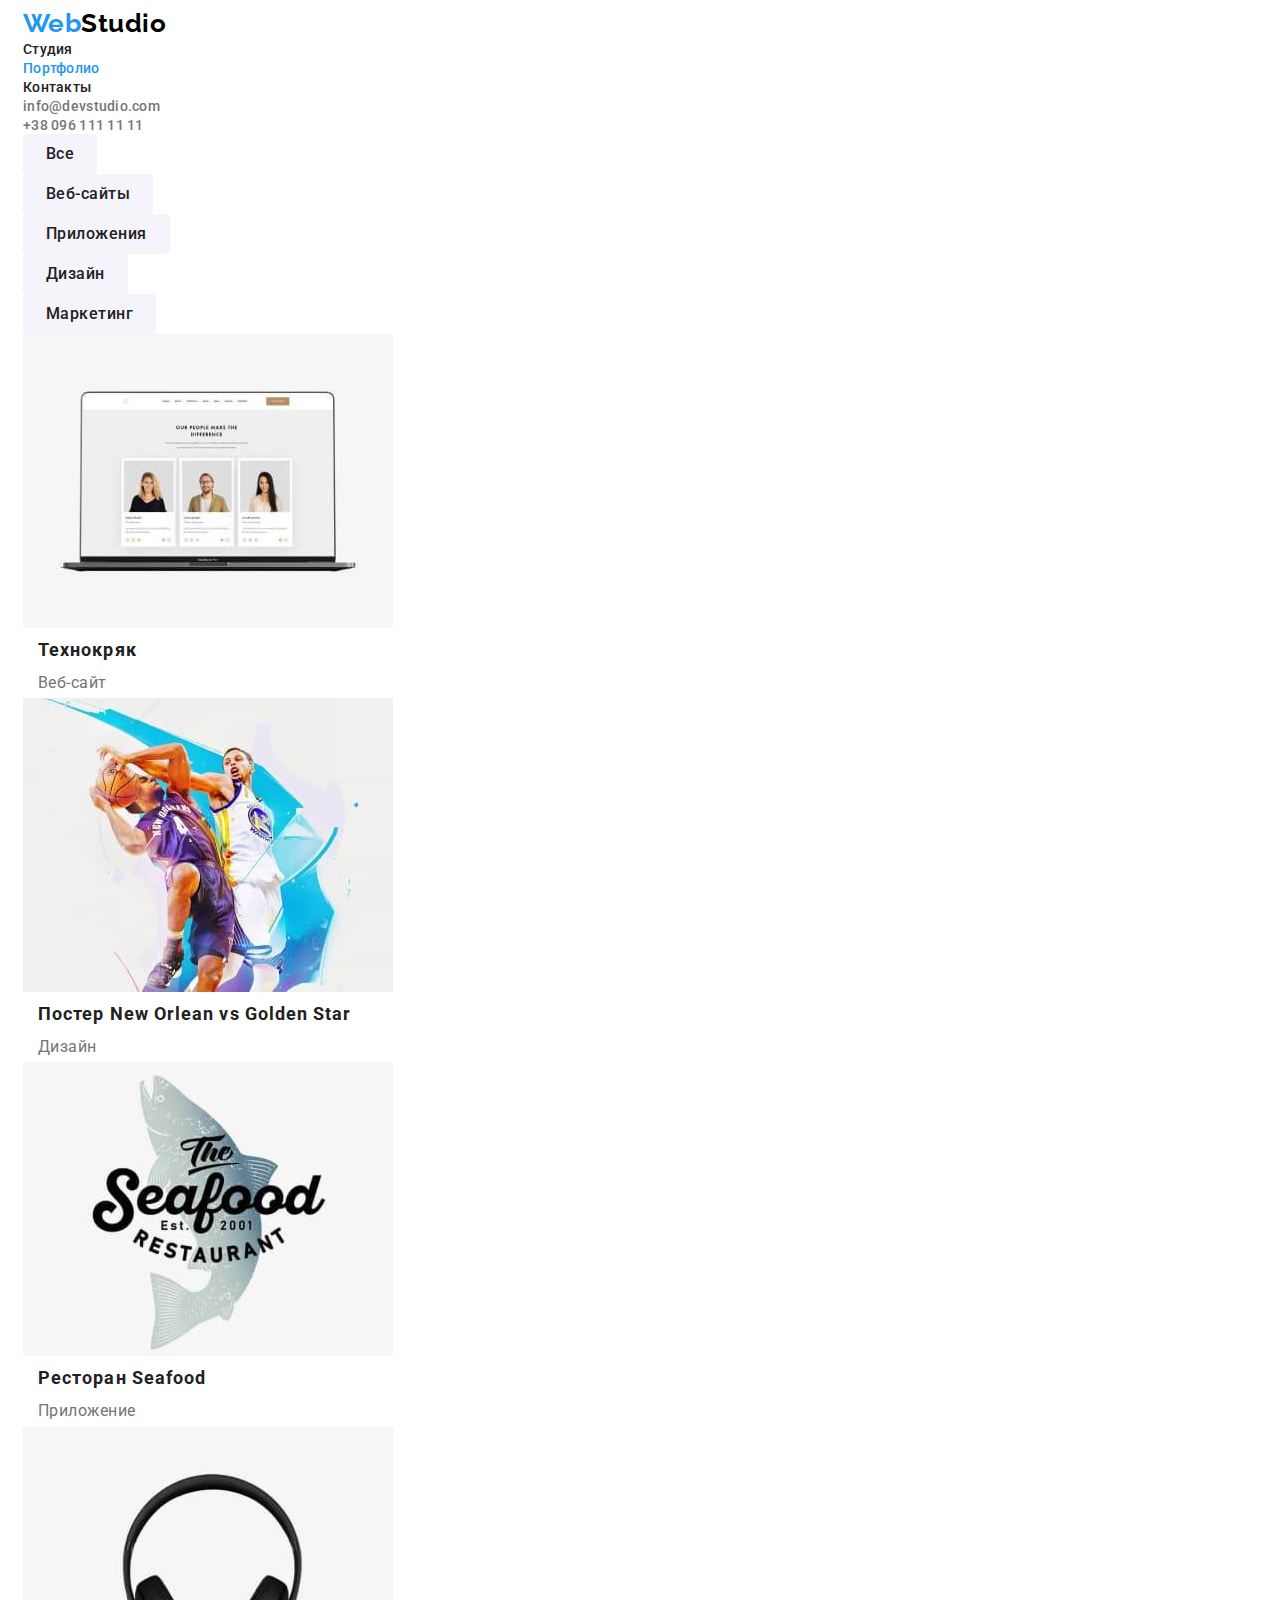
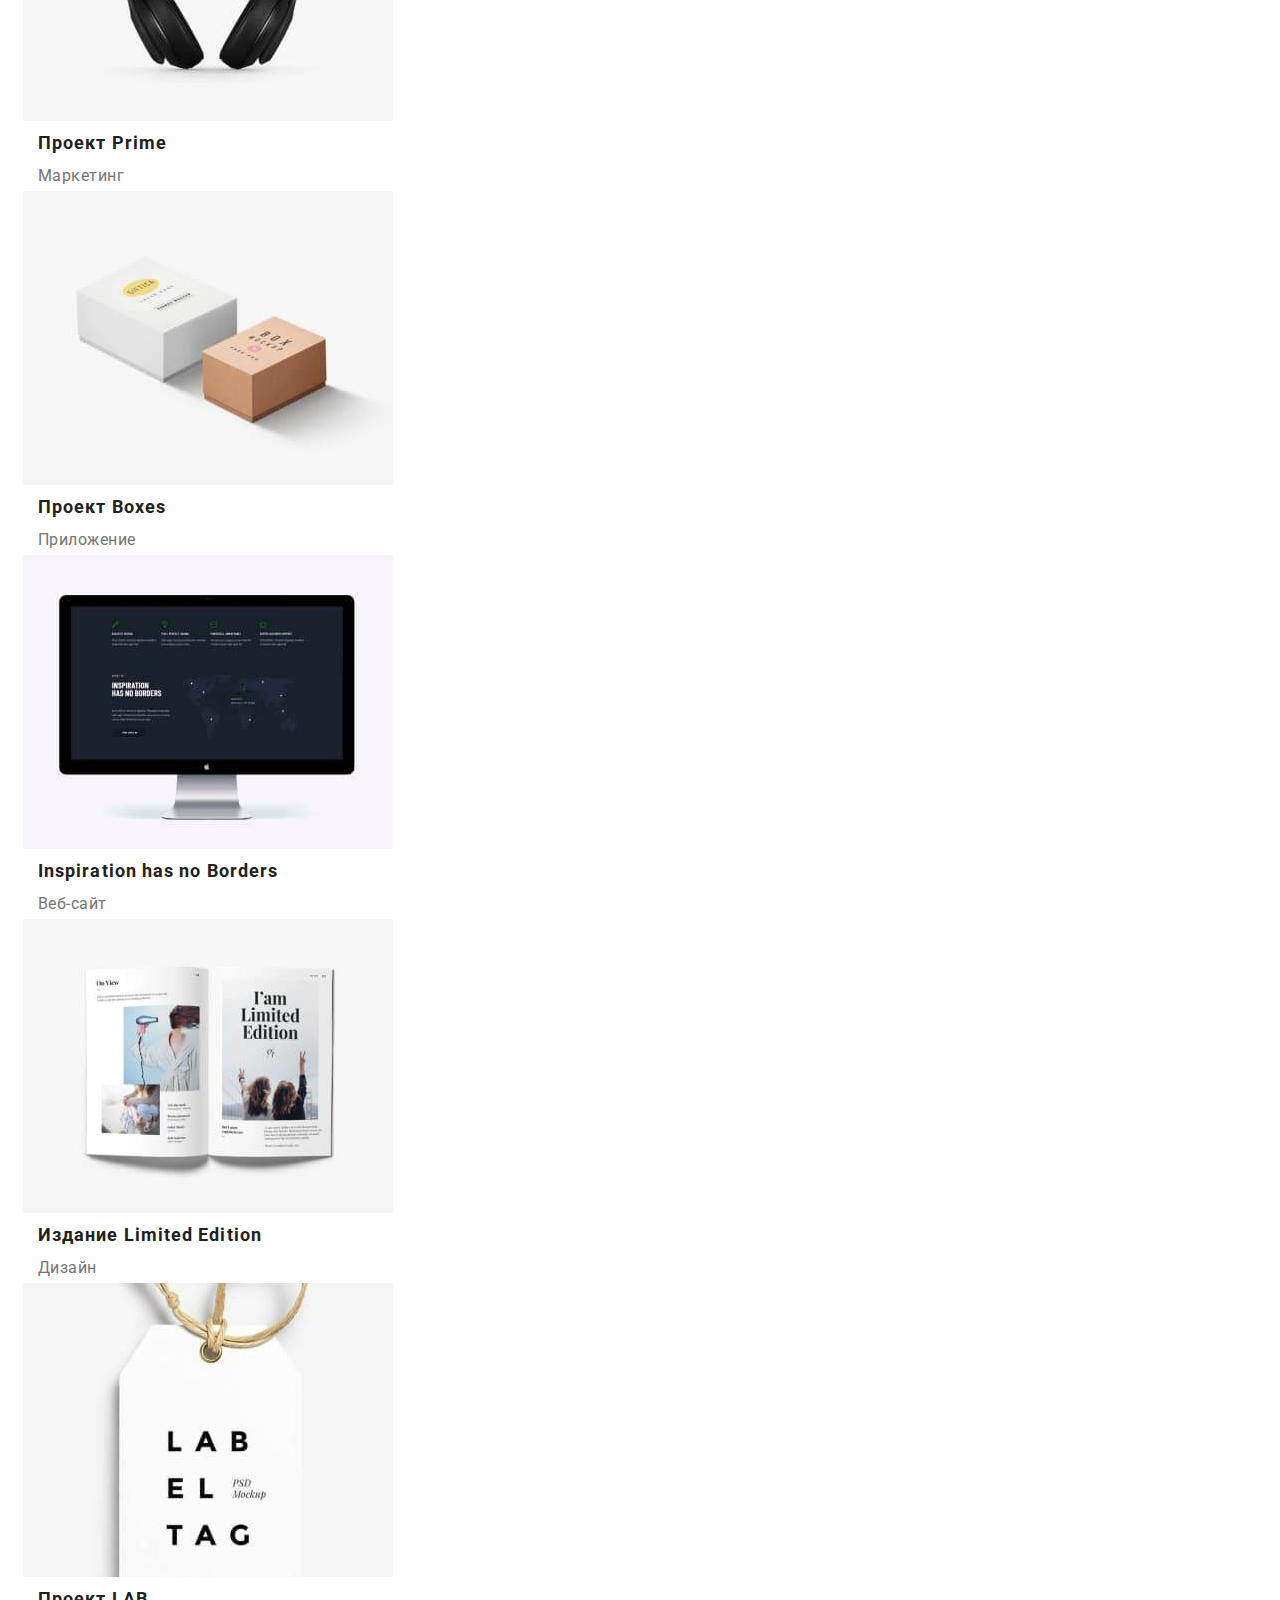
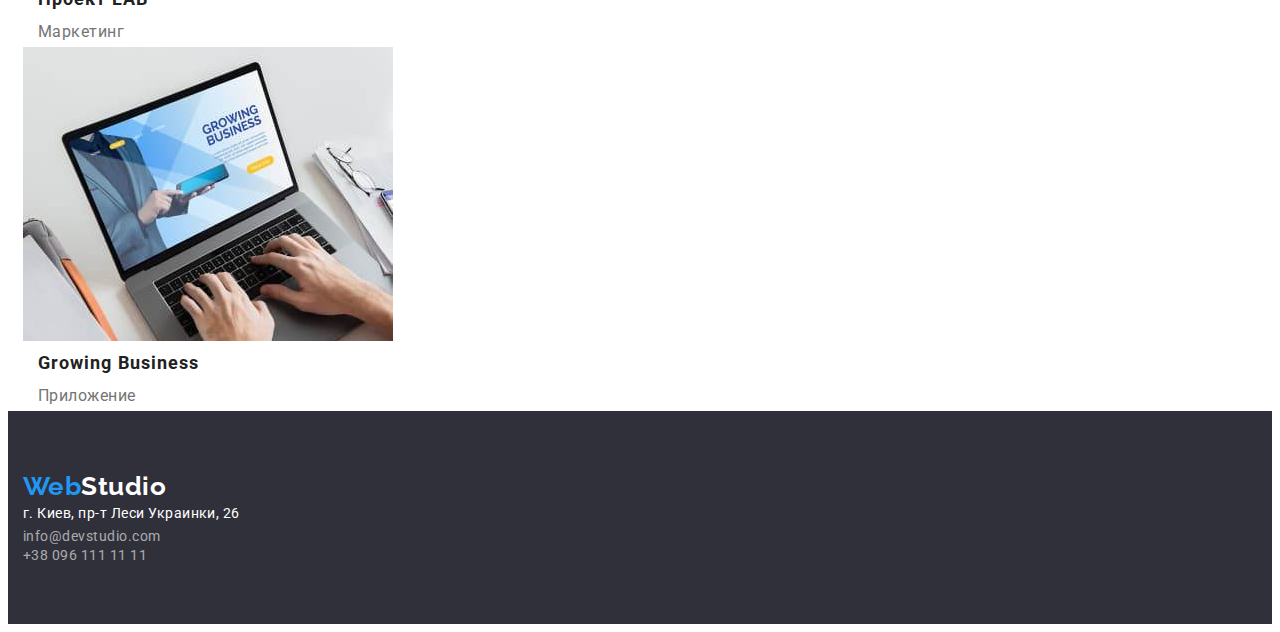
==== portfolio.html @ 9c617130 "оборачивает в контенера в секции" ====
<!DOCTYPE html>
<html lang="ru">

<head>
    <meta charset="UTF-8">
    <meta http-equiv="X-UA-Compatible" content="IE=edge">
    <meta name="viewport" content="width=device-width, initial-scale=1.0">
    <title>Портфолио</title>
    <link href="https://fonts.googleapis.com/css2?family=Raleway:wght@700&family=Roboto:wght@400;500;700;900&display=swap"
        rel="stylesheet"/>
    <link rel="stylesheet" href="https://cdnjs.cloudflare.com/ajax/libs/modern-normalize/1.1.0/modern-normalize.min.css"
        integrity="sha512-wpPYUAdjBVSE4KJnH1VR1HeZfpl1ub8YT/NKx4PuQ5NmX2tKuGu6U/JRp5y+Y8XG2tV+wKQpNHVUX03MfMFn9Q=="
        crossorigin="anonymous" referrerpolicy="no-referrer"/>
    <link rel="stylesheet" href="./css/styles.css"/>
</head>

<body>
    <header>
        <nav>
            <a href="/" class="logo"><span class="accent">Web</span>Studio</a>
            <ul class="site-nav list">
                <li><a href="./index.html" class="link">Студия</a></li>
                <li><a href="./portfolio.html" class="link current">Портфолио</a></li>
                <li><a href="" class="link">Контакты</a></li>
            </ul>
        </nav>
        <ul class="auth">
            <li><a href="mailto:info@devstudio.com" class="link">info@devstudio.com</a></li>
            <li><a href="tel:++380961111111" class="link">+38 096 111 11 11</a>
        </ul>
    </header>
    <main>
        <section>
            <h1 class="visually-hidden">фильтр</h1>
            <ul>
                <li>
                    <button type="button" class="button">Все</button>
                </li>
                <li>
                    <button type="button" class="button">Веб-сайты</button>
                </li>
                <li>
                    <button type="button" class="button">Приложения</button>
                </li>
                <li>
                    <button type="button" class="button">Дизайн</button>
                </li>
                <li>
                    <button type="button" class="button">Маркетинг</button>
                </li>
            </ul>
            <h2 class="visually-hidden">Услуги</h2>
            <ul>
                <li>
                    <img src="./images/img5.jpg" alt="открытый ноутбук с фото сотрудников" width="370" height="294">
                    <h3 class="sectione-services">Технокряк</h3>
                    <p class="services">Веб-сайт</p>
                </li>
                <li>
                    <img src="./images/img6.jpg" alt="два баскетболиста с мячем" width="370" height="294">
                    <h3 class="sectione-services">Постер New Orlean vs Golden Star</h3>
                    <p class="services">Дизайн</p>
                </li>
                <li>
                    <img src="./images/img7.jpg" alt="логотип ресторана в виде рыбы с надписью сифуд" width="370" height="294">
                    <h3 class="sectione-services">Ресторан Seafood</h3>
                    <p class="services">Приложение</p>
                </li>
                <li>
                    <img src="./images/img8.jpg" alt="наушники, которые одеваются на голову" width="370" height="294">
                    <h3 class="sectione-services">Проект Prime</h3>
                    <p class="services">Маркетинг</p>
                </li>
                <li>
                    <img src="./images/img9.jpg" alt="две коробочки разныех цветов и размеров" width="370" height="294">
                    <h3 class="sectione-services">Проект Boxes</h3>
                    <p class="services">Приложение</p>
                </li>
                <li>
                    <img src="./images/img10.jpg" alt="фото Игоря" width="370" height="294">
                    <h3 class="sectione-services">Inspiration has no Borders</h3>
                    <p class="services">Веб-сайт</p>
                </li>
                <li>
                    <img src="./images/img11.jpg" alt="фото Игоря" width="370" height="294">
                    <h3 class="sectione-services">Издание Limited Edition</h3>
                    <p class="services">Дизайн</p>
                </li>
                <li>
                    <img src="./images/img12.jpg" alt="фото Игоря" width="370" height="294">
                    <h3 class="sectione-services">Проект LAB</h3>
                    <p class="services">Маркетинг</p>
                </li>
                <li>
                    <img src="./images/img13.jpg" alt="фото Игоря" width="370" height="294">
                    <h3 class="sectione-services">Growing Business</h3>
                    <p class="services">Приложение</p>
                </li>
            </ul>
        </section>
        <footer class="footer">
            <a href="/" class="logo-footer"><span class="accent">Web</span>Studio</a>
            <address>
                <p class="address">г. Киев, пр-т Леси Украинки, 26</p>
                <ul class="auth">
                    <li><a href="mailto:info@devstudio.com" class="link-address">info@devstudio.com</a></li>
                    <li><a href="tel:++380961111111" class="link-address">+38 096 111 11 11</a>
                </ul>
            </address>
        </footer>
    </main>
</body>

</html>
---- css/styles.css ----
/* цвет основного текста #212121 */
/* вторичный цвет #757575 */
/* акцент #2196F3 */
/* вторичный цвет фона #F5F4FA; */

:root {
  --primary-text-color: #212121;
  --title-text-color: #757575;
  --accent-color: #2196f3;
  --background-color: #ffffff;
}

body {
  font-family: Roboto, sans-serif;
  color: var(--title-text-color);
  background-color: #ffffff;
  letter-spacing: 0.03em;
}
ul {
  list-style: none;
  margin-top: 0;
  margin-bottom: 0;
  padding: 0 15px;
}
h3,
p,
h2 {
  margin-top: 0;
  margin-bottom: 0;
  padding: 0 15px;
}
.page-header {
  background-color: #ccc;
  outline: 2px solid tomato;
}

.container {
  margin-left: auto;
  margin-right: auto;
  width: 1200px;

  outline: 2px solid tomato;
}

.section {
  padding-top: 94px;
}

.visually-hidden {
  position: absolute;
  white-space: nowrap;
  width: 1px;
  height: 1px;
  overflow: hidden;
  border: 0;
  padding: 0;
  clip: rect(0 0 0 0);
  clip-path: inset(50%);
  margin: -1px;
}

/* header */
.auth {
  list-style: none;

  margin-top: 0;
  margin-bottom: 0;
}
.accent,
.auth-mail {
  color: var(--accent-color);
}
.logo {
  padding: 0 0 0 15px;

  color: black;

  text-decoration: none;

  font-family: Raleway, cursive;
  font-weight: 700;
  font-size: 26px;
  line-height: 1.19;
}
.site-nav .link {
  color: var(--primary-text-color);

  text-decoration: none;
}
.site-nav .link.current {
  color: var(--accent-color);
}
.auth .link {
  color: var(--title-text-color);

  list-style: none;
}
.link {
  text-decoration: none;

  font-weight: 500;
  font-size: 14px;
  line-height: 1.14;
  letter-spacing: 0.02em;
}
.site-nav .link:hover,
.site-nav .link:focus,
.auth .link:hover,
.auth .link:focus {
  color: var(--accent-color);
}
.page-header {
  border-bottom: 1px solid #ececec;

  padding: 24px 0 25px;
}

/* section чем мы занимаемся*/
.section-title {
  color: var(--primary-text-color);

  font-weight: 700;
  font-size: 36px;
  line-height: 1.17;

  margin-bottom: 50px;
  text-align: center;
}
/* business slogan Эффективные решения */
.section-business {
  background: #2f303a;
}
.slogan {
  color: #ffffff;

  margin-top: 0;
  margin-bottom: 40px;

  font-weight: 900;
  font-size: 44px;
  line-height: 1.36;

  text-align: center;

  letter-spacing: 0.06em;
  text-transform: uppercase;

  padding-top: 200px;
}
.section-business .section-button {
  background-color: var(--accent-color);
  color: #ffffff;

  font-weight: 700;
  font-size: 16px;
  line-height: 1.88;
  display: flex;
  align-items: center;
  text-align: center;
  letter-spacing: 0.06em;
  font-family: Roboto, sans-serif;
}
.section-button {
  border-radius: 4px;
  border: 1px solid transparent;
  padding: 10px 32px;
}

/* advantage секция преимуществ */
.visually-hidden {
  outline: 2px solid tomato;
}
.advantage {
  color: var(--primary-text-color);

  font-weight: 700;
  font-size: 14px;
  line-height: 1.14;
  text-transform: uppercase;

  margin-bottom: 10px;
}

.title {
  font-size: 14px;
  line-height: 1.71;
}

.advantage-title {
  color: var(--primary-text-color);

  font-weight: 500;
  font-size: 16px;
  line-height: 1.9;
  text-align: center;
}
/* -----------Наша команда--------- */
.position {
  font-size: 16px;
  line-height: 1.9;
  text-align: center;
}

/* footer */
.footer {
  background-color: #2f303a;

  padding: 60px 0;
}
.logo-footer {
  padding: 0 0 0 15px;

  text-decoration: none;

  color: #ffffff;

  font-family: Raleway, cursive;
  font-weight: 700;
  font-size: 26px;
  line-height: 1.19;
}

.address {
  font-style: normal;
  color: #ffffff;

  font-size: 14px;
  line-height: 1.71;
}
.auth .link-address {
  font-size: 14px;
  line-height: 1.71px;
  font-style: normal;

  text-decoration: none;

  color: rgba(255, 255, 255, 0.6);
}
.auth .link-address:hover,
.auth .link-address:focus {
  color: var(--accent-color);
}
/* button */
.button {
  display: inline-block;
  padding: 6px 22px;
  border-radius: 4px;
  border: 1px solid transparent;
  background-color: #f5f4fa;
  color: var(--primary-text-color);
  font-family: inherit;
  font-weight: 500;
  font-size: 16px;
  line-height: 1.63;
  text-align: center;
  letter-spacing: 0.03em;

  cursor: pointer;
}
.button:hover,
.button:focus {
  background-color: var(--accent-color);
  color: #ffffff;
  border-color: transparent;
}
/* sectione-services */
.sectione-services {
  color: var(--primary-text-color);

  font-weight: 700;
  font-size: 18px;
  line-height: 2;
  letter-spacing: 0.06em;
}
.services {
  font-size: 16px;
  line-height: 1.88;
}
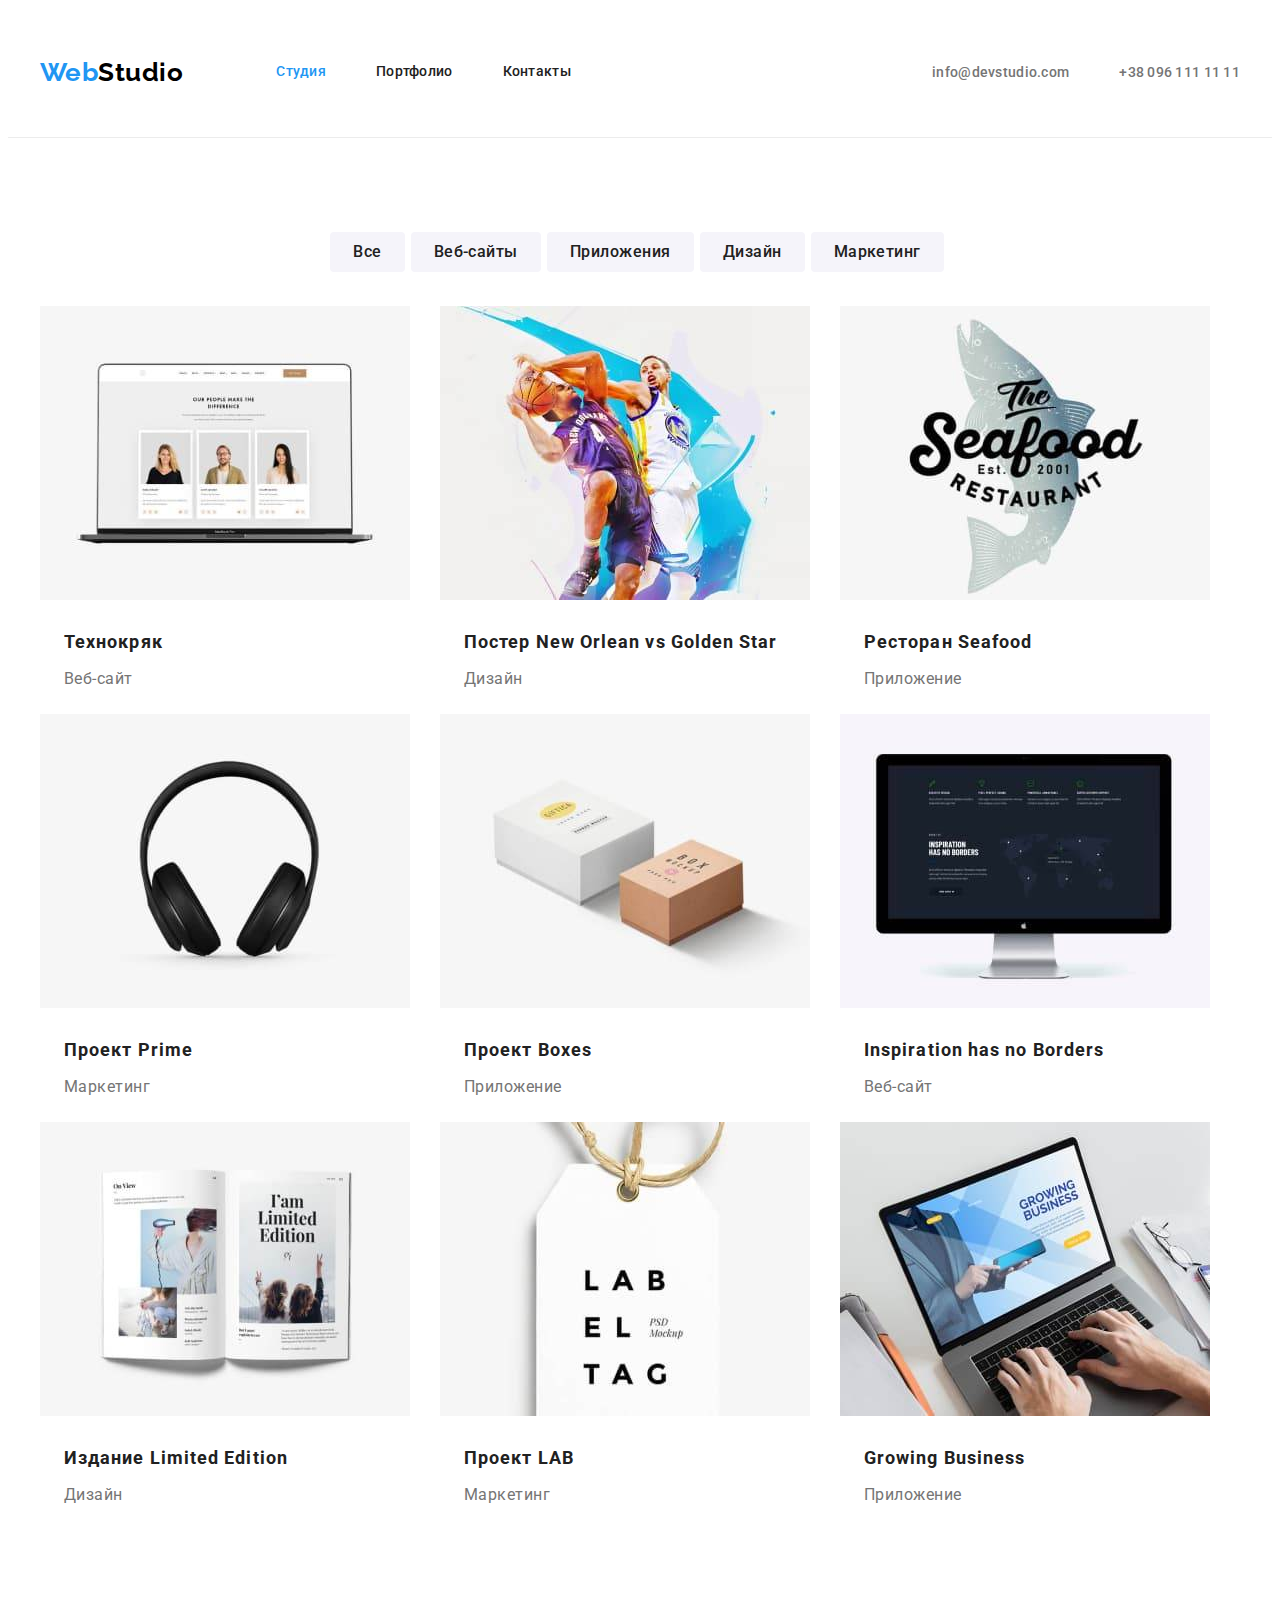
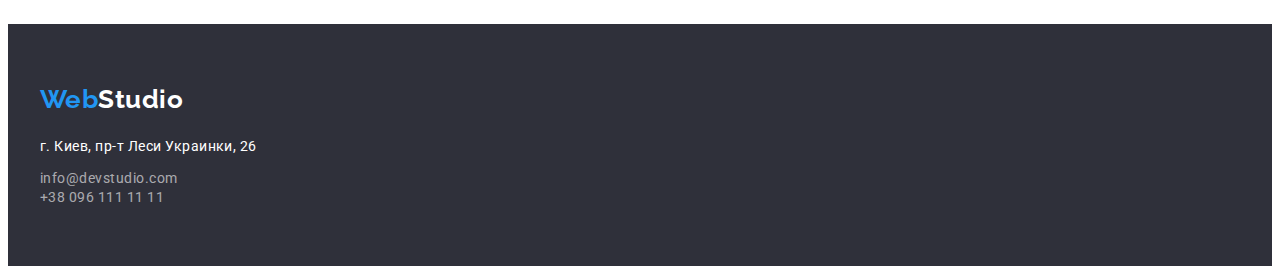
==== commit df251c51: "добавляет блочные модели" ====
--- a/portfolio.html
+++ b/portfolio.html
@@ -15,99 +15,113 @@
 </head>
 
 <body>
-    <header>
-        <nav>
-            <a href="/" class="logo"><span class="accent">Web</span>Studio</a>
-            <ul class="site-nav list">
-                <li><a href="./index.html" class="link">Студия</a></li>
-                <li><a href="./portfolio.html" class="link current">Портфолио</a></li>
-                <li><a href="" class="link">Контакты</a></li>
+    <header class="page-header">
+        <div class="container main-nav">
+            <nav class="main">
+                <a href="/" class="logo"><span class="accent">Web</span>Studio</a>
+                <ul class="site-nav list">
+                    <li class="item"><a href="./" class="link current">Студия</a></li>
+                    <li class="item"><a href="./portfolio.html" class="link ">Портфолио</a></li>
+                    <li class="item"><a href="" class="link ">Контакты</a></li>
+                </ul>
+            </nav>
+            <ul class="auth main">
+                <li class="item"><a href="mailto:info@devstudio.com" class="link">info@devstudio.com</a></li>
+                <li class="item"><a href="tel:++380961111111" class="link">+38 096 111 11 11</a>
             </ul>
-        </nav>
-        <ul class="auth">
-            <li><a href="mailto:info@devstudio.com" class="link">info@devstudio.com</a></li>
-            <li><a href="tel:++380961111111" class="link">+38 096 111 11 11</a>
-        </ul>
+        </div>
     </header>
+    
     <main>
-        <section>
-            <h1 class="visually-hidden">фильтр</h1>
-            <ul>
-                <li>
-                    <button type="button" class="button">Все</button>
-                </li>
-                <li>
-                    <button type="button" class="button">Веб-сайты</button>
-                </li>
-                <li>
-                    <button type="button" class="button">Приложения</button>
-                </li>
-                <li>
-                    <button type="button" class="button">Дизайн</button>
-                </li>
-                <li>
-                    <button type="button" class="button">Маркетинг</button>
-                </li>
-            </ul>
-            <h2 class="visually-hidden">Услуги</h2>
-            <ul>
-                <li>
-                    <img src="./images/img5.jpg" alt="открытый ноутбук с фото сотрудников" width="370" height="294">
-                    <h3 class="sectione-services">Технокряк</h3>
-                    <p class="services">Веб-сайт</p>
-                </li>
-                <li>
-                    <img src="./images/img6.jpg" alt="два баскетболиста с мячем" width="370" height="294">
-                    <h3 class="sectione-services">Постер New Orlean vs Golden Star</h3>
-                    <p class="services">Дизайн</p>
-                </li>
-                <li>
-                    <img src="./images/img7.jpg" alt="логотип ресторана в виде рыбы с надписью сифуд" width="370" height="294">
-                    <h3 class="sectione-services">Ресторан Seafood</h3>
-                    <p class="services">Приложение</p>
-                </li>
-                <li>
-                    <img src="./images/img8.jpg" alt="наушники, которые одеваются на голову" width="370" height="294">
-                    <h3 class="sectione-services">Проект Prime</h3>
-                    <p class="services">Маркетинг</p>
-                </li>
-                <li>
-                    <img src="./images/img9.jpg" alt="две коробочки разныех цветов и размеров" width="370" height="294">
-                    <h3 class="sectione-services">Проект Boxes</h3>
-                    <p class="services">Приложение</p>
-                </li>
-                <li>
-                    <img src="./images/img10.jpg" alt="фото Игоря" width="370" height="294">
-                    <h3 class="sectione-services">Inspiration has no Borders</h3>
-                    <p class="services">Веб-сайт</p>
-                </li>
-                <li>
-                    <img src="./images/img11.jpg" alt="фото Игоря" width="370" height="294">
-                    <h3 class="sectione-services">Издание Limited Edition</h3>
-                    <p class="services">Дизайн</p>
-                </li>
-                <li>
-                    <img src="./images/img12.jpg" alt="фото Игоря" width="370" height="294">
-                    <h3 class="sectione-services">Проект LAB</h3>
-                    <p class="services">Маркетинг</p>
-                </li>
-                <li>
-                    <img src="./images/img13.jpg" alt="фото Игоря" width="370" height="294">
-                    <h3 class="sectione-services">Growing Business</h3>
-                    <p class="services">Приложение</p>
-                </li>
-            </ul>
+        <section class="section-hidden">
+            <div class="container-nav">
+                
+                <h1 class="visually-hidden">фильтр</h1>
+                
+                    <ul class="hidden">
+                        <li>
+                            <button type="button" class="button">Все</button>
+                        </li>
+                        <li>
+                            <button type="button" class="button">Веб-сайты</button>
+                        </li>
+                        <li>
+                            <button type="button" class="button">Приложения</button>
+                        </li>
+                        <li>
+                            <button type="button" class="button">Дизайн</button>
+                        </li>
+                        <li>
+                            <button type="button" class="button">Маркетинг</button>
+                        </li>
+                    </ul>
+            </div>
+            <div class="container flex-container">
+                <h2 class="visually-hidden">Услуги</h2>
+                <ul class="main-services">
+                    <li class="flex-element">
+                        <img src="./images/img5.jpg" alt="открытый ноутбук с фото сотрудников" width="370" height="294">
+                        <h3 class="sectione-services">Технокряк</h3>
+                        <p class="services">Веб-сайт</p>
+                    </li>
+                    <li class="flex-element">
+                        <img src="./images/img6.jpg" alt="два баскетболиста с мячем" width="370" height="294">
+                        <h3 class="sectione-services">Постер New Orlean vs Golden Star</h3>
+                        <p class="services">Дизайн</p>
+                    </li>
+                    <li class="flex-element">
+                        <img src="./images/img7.jpg" alt="логотип ресторана в виде рыбы с надписью сифуд" width="370" height="294">
+                        <h3 class="sectione-services">Ресторан Seafood</h3>
+                        <p class="services">Приложение</p>
+                    </li>
+                    <li class="flex-element">
+                        <img src="./images/img8.jpg" alt="наушники, которые одеваются на голову" width="370" height="294">
+                        <h3 class="sectione-services">Проект Prime</h3>
+                        <p class="services">Маркетинг</p>
+                    </li>
+                    <li class="flex-element">
+                        <img src="./images/img9.jpg" alt="две коробочки разныех цветов и размеров" width="370" height="294">
+                        <h3 class="sectione-services">Проект Boxes</h3>
+                        <p class="services">Приложение</p>
+                    </li>
+                    <li class="flex-element">
+                        <img src="./images/img10.jpg" alt="фото Игоря" width="370" height="294">
+                        <h3 class="sectione-services">Inspiration has no Borders</h3>
+                        <p class="services">Веб-сайт</p>
+                    </li>
+                    <li class="flex-element">
+                        <img src="./images/img11.jpg" alt="фото Игоря" width="370" height="294">
+                        <h3 class="sectione-services">Издание Limited Edition</h3>
+                        <p class="services">Дизайн</p>
+                    </li>
+                    <li class="flex-element">
+                        <img src="./images/img12.jpg" alt="фото Игоря" width="370" height="294">
+                        <h3 class="sectione-services">Проект LAB</h3>
+                        <p class="services">Маркетинг</p>
+                    </li>
+                    <li class="flex-element">
+                        <img src="./images/img13.jpg" alt="фото Игоря" width="370" height="294">
+                        <h3 class="sectione-services">Growing Business</h3>
+                        <p class="services">Приложение</p>
+                    </li>
+                </ul>
+            </div>
+            
         </section>
         <footer class="footer">
-            <a href="/" class="logo-footer"><span class="accent">Web</span>Studio</a>
-            <address>
-                <p class="address">г. Киев, пр-т Леси Украинки, 26</p>
-                <ul class="auth">
-                    <li><a href="mailto:info@devstudio.com" class="link-address">info@devstudio.com</a></li>
-                    <li><a href="tel:++380961111111" class="link-address">+38 096 111 11 11</a>
-                </ul>
-            </address>
+            <div class="container accent-logo">
+        
+                <a href="/" class="logo-footer"><span class="accent">Web</span>Studio</a>
+                <address class="address-contact">
+                    <p class="address">г. Киев, пр-т Леси Украинки, 26</p>
+                    <ul class="auth contact">
+                        <li><a href="mailto:info@devstudio.com" class="link-address">info@devstudio.com</a></li>
+                        <li><a href="tel:++380961111111" class="link-address">+38 096 111 11 11</a>
+                    </ul>
+                </address>
+            </div>
         </footer>
+        
     </main>
 </body>
 
--- a/css/styles.css
+++ b/css/styles.css
@@ -20,26 +20,23 @@
   list-style: none;
   margin-top: 0;
   margin-bottom: 0;
-  padding: 0 15px;
+  padding: 0;
 }
 h3,
 p,
 h2 {
   margin-top: 0;
   margin-bottom: 0;
-  padding: 0 15px;
 }
 .page-header {
-  background-color: #ccc;
-  outline: 2px solid tomato;
 }
 
 .container {
   margin-left: auto;
   margin-right: auto;
   width: 1200px;
-
-  outline: 2px solid tomato;
+  padding-left: 15px;
+  padding-right: 15px;
 }
 
 .section {
@@ -60,7 +57,21 @@
 }
 
 /* header */
+
+.main-nav {
+  display: flex;
+  align-items: center;
+}
+.main {
+  display: flex;
+  align-items: center;
+}
+
 .auth {
+  display: flex;
+
+  margin-left: auto;
+
   list-style: none;
 
   margin-top: 0;
@@ -71,8 +82,6 @@
   color: var(--accent-color);
 }
 .logo {
-  padding: 0 0 0 15px;
-
   color: black;
 
   text-decoration: none;
@@ -82,19 +91,37 @@
   font-size: 26px;
   line-height: 1.19;
 }
+.site-nav {
+  display: flex;
+  margin-left: 93px;
+}
+
+.site-nav .item:not(:last-child) {
+  margin-right: 50px;
+}
+
 .site-nav .link {
   color: var(--primary-text-color);
+
+  display: block;
+  padding-top: 32px;
+  padding-bottom: 32px;
 
   text-decoration: none;
 }
 .site-nav .link.current {
   color: var(--accent-color);
 }
+
+.auth .item + .item {
+  margin-left: 50px;
+}
 .auth .link {
   color: var(--title-text-color);
 
   list-style: none;
 }
+
 .link {
   text-decoration: none;
 
@@ -126,13 +153,26 @@
   margin-bottom: 50px;
   text-align: center;
 }
+.section-work {
+  display: flex;
+  flex-wrap: wrap;
+}
+
+.foto {
+  margin-right: 30px;
+}
+.foto:nth-child(3n) {
+  margin-right: 0;
+}
+
 /* business slogan Эффективные решения */
 .section-business {
   background: #2f303a;
+  text-align: center;
 }
 .slogan {
   color: #ffffff;
-
+  padding-top: 200px;
   margin-top: 0;
   margin-bottom: 40px;
 
@@ -144,8 +184,6 @@
 
   letter-spacing: 0.06em;
   text-transform: uppercase;
-
-  padding-top: 200px;
 }
 .section-business .section-button {
   background-color: var(--accent-color);
@@ -154,22 +192,35 @@
   font-weight: 700;
   font-size: 16px;
   line-height: 1.88;
-  display: flex;
+
   align-items: center;
-  text-align: center;
+
   letter-spacing: 0.06em;
   font-family: Roboto, sans-serif;
 }
 .section-button {
+  padding: 10px 32px;
+
+  margin-bottom: 200px;
+
   border-radius: 4px;
   border: 1px solid transparent;
-  padding: 10px 32px;
-}
-
-/* advantage секция преимуществ */
+}
+/* -----advantage секция преимуществ----- */
 .visually-hidden {
   outline: 2px solid tomato;
 }
+.feature-list {
+  display: flex;
+}
+.feature-list .list-title {
+  width: 270px;
+  margin-right: 30px;
+}
+.feature-list .list-title:nth-child(4n) {
+  margin-right: 0;
+}
+
 .advantage {
   color: var(--primary-text-color);
 
@@ -189,13 +240,32 @@
 .advantage-title {
   color: var(--primary-text-color);
 
+  margin-top: 30px;
+
   font-weight: 500;
   font-size: 16px;
   line-height: 1.9;
   text-align: center;
 }
 /* -----------Наша команда--------- */
+.accent-team {
+  background-color: #f5f4fa;
+}
+.our-team {
+  display: flex;
+  flex-wrap: wrap;
+}
+
+.team {
+  margin-right: 30px;
+  margin-bottom: 30px;
+}
+.team:nth-child(4n) {
+  margin-right: 0;
+}
 .position {
+  margin-top: 10px;
+
   font-size: 16px;
   line-height: 1.9;
   text-align: center;
@@ -204,12 +274,8 @@
 /* footer */
 .footer {
   background-color: #2f303a;
-
-  padding: 60px 0;
 }
 .logo-footer {
-  padding: 0 0 0 15px;
-
   text-decoration: none;
 
   color: #ffffff;
@@ -224,8 +290,19 @@
   font-style: normal;
   color: #ffffff;
 
+  margin-bottom: 9px;
+
   font-size: 14px;
   line-height: 1.71;
+}
+
+.accent-logo {
+  padding-top: 60px;
+}
+
+.address-contact {
+  padding-bottom: 60px;
+  margin-top: 20px;
 }
 .auth .link-address {
   font-size: 14px;
@@ -240,6 +317,10 @@
 .auth .link-address:focus {
   color: var(--accent-color);
 }
+.contact {
+  display: block;
+}
+
 /* button */
 .button {
   display: inline-block;
@@ -263,16 +344,60 @@
   color: #ffffff;
   border-color: transparent;
 }
-/* sectione-services */
+/* sectione-services Портфолио*/
+
 .sectione-services {
   color: var(--primary-text-color);
+
+  margin: 20px 24px 4px;
+
+  padding: 0;
 
   font-weight: 700;
   font-size: 18px;
   line-height: 2;
   letter-spacing: 0.06em;
 }
+.hidden {
+  display: flex;
+  flex-wrap: wrap;
+  justify-content: center;
+}
+.section-hidden {
+  padding-top: 94px;
+  padding-bottom: 94px;
+}
+.button {
+  margin-right: 6px;
+}
+.button:nth-child(5n) {
+  margin-right: 0;
+}
+.main-services {
+  display: flex;
+  flex-wrap: wrap;
+  padding-top: 34px;
+}
+
 .services {
   font-size: 16px;
   line-height: 1.88;
-}
+
+  margin: 0 24px 20px;
+
+  padding: 0;
+}
+.flex-container {
+  display: flex;
+  flex-wrap: wrap;
+}
+.flex-element {
+  width: 370px;
+  margin-right: 30px;
+}
+.flex-element:nth-child(3n) {
+  margin-right: 0;
+}
+.flex-element:nth-last-child(-n + 3) {
+  margin-bottom: 0;
+}
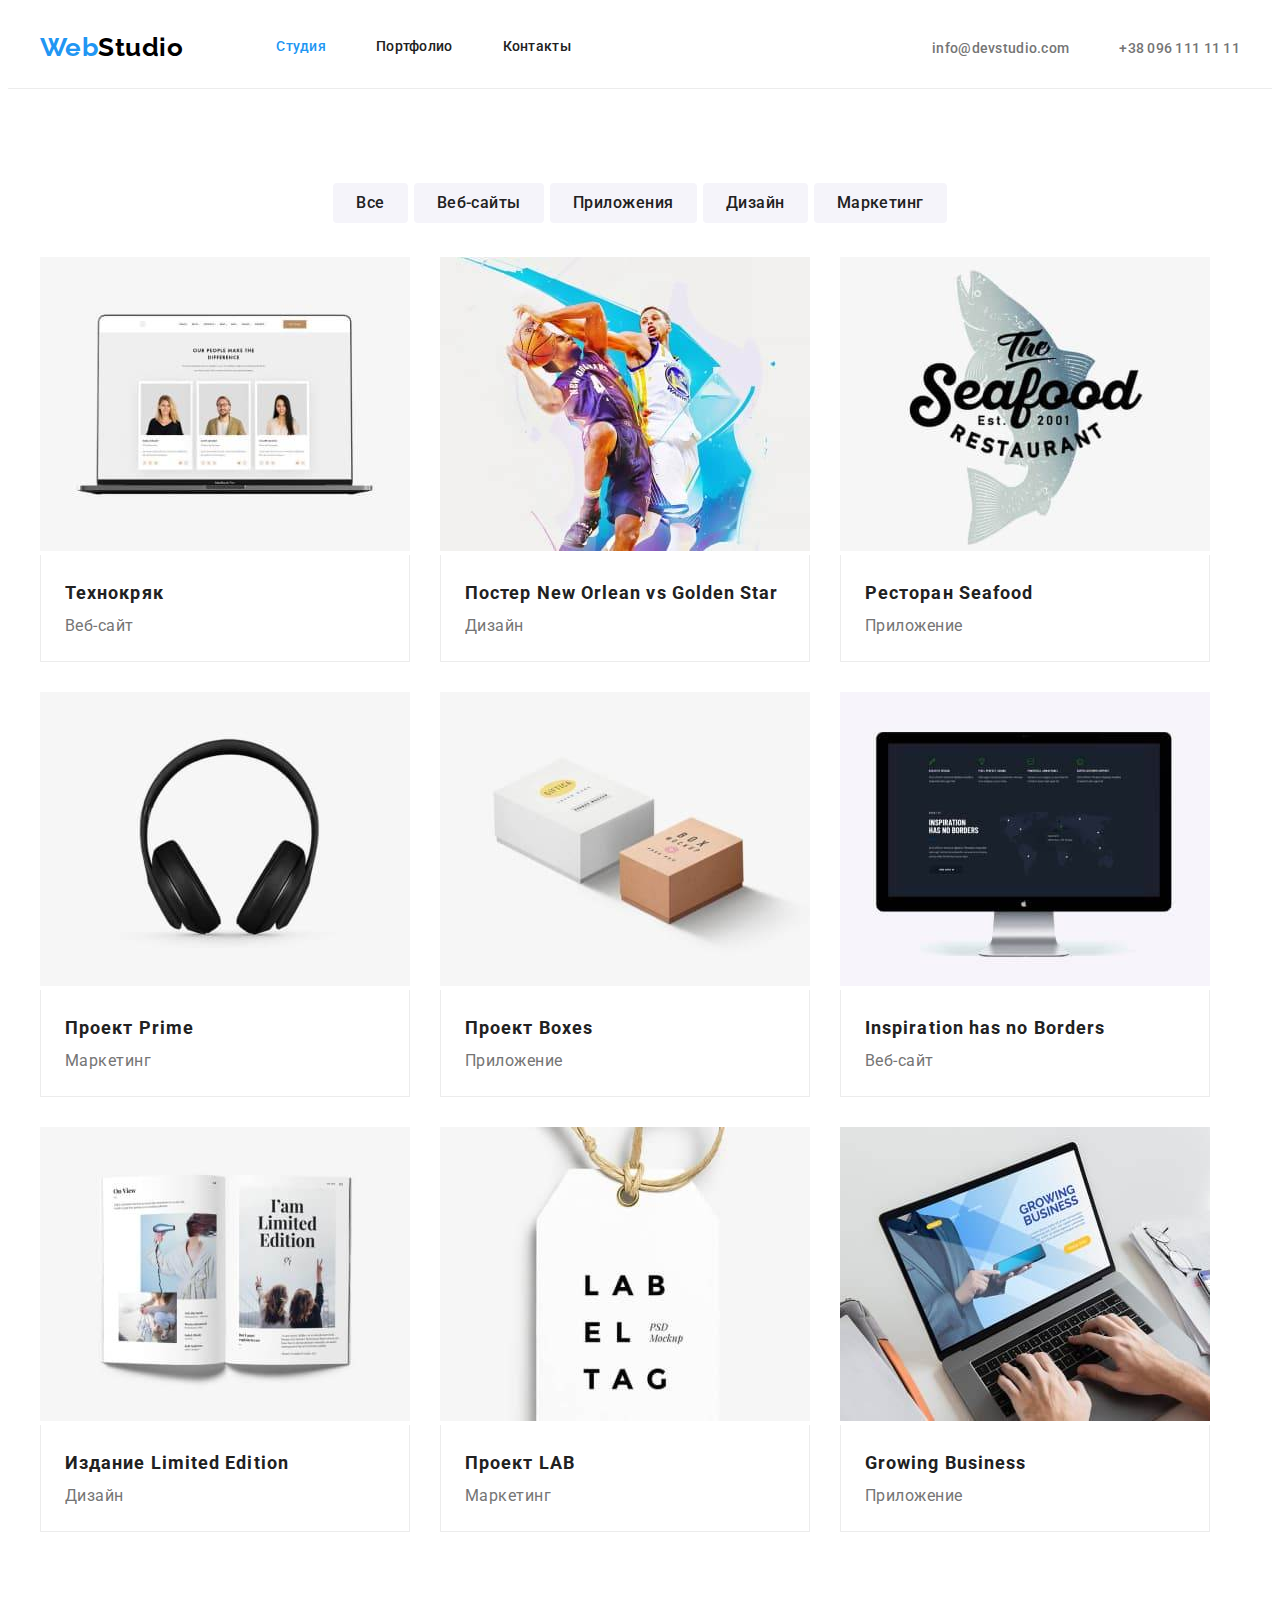
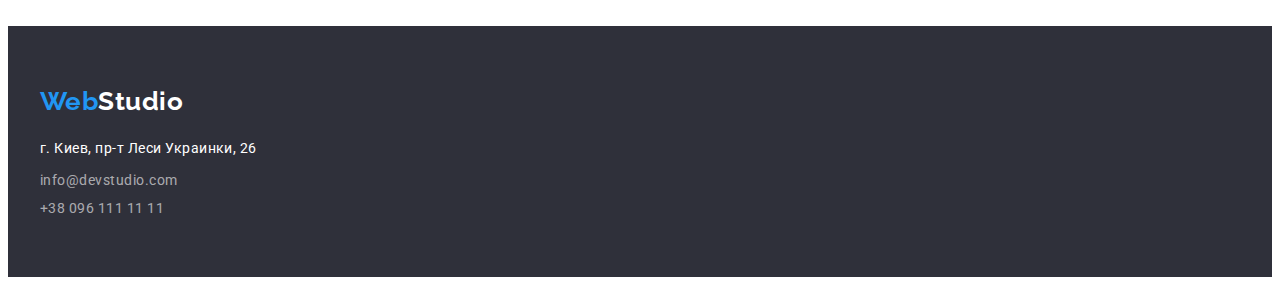
==== commit 291efed3: "изменяет сетку для портфолио" ====
--- a/portfolio.html
+++ b/portfolio.html
@@ -34,75 +34,92 @@
     
     <main>
         <section class="section-hidden">
-            <div class="container-nav">
+            <div class="container flex-container">
                 
                 <h1 class="visually-hidden">фильтр</h1>
                 
-                    <ul class="hidden">
-                        <li>
+                <ul class="hidden">
+                    <li class="hidden-button">
                             <button type="button" class="button">Все</button>
-                        </li>
-                        <li>
+                    </li>
+                    <li class="hidden-button">
                             <button type="button" class="button">Веб-сайты</button>
-                        </li>
-                        <li>
+                    </li>
+                    <li class="hidden-button">
                             <button type="button" class="button">Приложения</button>
-                        </li>
-                        <li>
+                    </li>
+                    <li class="hidden-button">
                             <button type="button" class="button">Дизайн</button>
-                        </li>
-                        <li>
+                    </li>
+                    <li class="hidden-button">
                             <button type="button" class="button">Маркетинг</button>
-                        </li>
-                    </ul>
-            </div>
-            <div class="container flex-container">
+                    </li>
+                </ul>
+           
                 <h2 class="visually-hidden">Услуги</h2>
                 <ul class="main-services">
                     <li class="flex-element">
                         <img src="./images/img5.jpg" alt="открытый ноутбук с фото сотрудников" width="370" height="294">
-                        <h3 class="sectione-services">Технокряк</h3>
-                        <p class="services">Веб-сайт</p>
+                        <div class="element-services">
+                            <h3 class="sectione-services">Технокряк</h3>
+                            <p class="services">Веб-сайт</p>
+                        </div>
                     </li>
                     <li class="flex-element">
                         <img src="./images/img6.jpg" alt="два баскетболиста с мячем" width="370" height="294">
-                        <h3 class="sectione-services">Постер New Orlean vs Golden Star</h3>
-                        <p class="services">Дизайн</p>
+                        <div class="element-services">
+                            <h3 class="sectione-services">Постер New Orlean vs Golden Star</h3>
+                            <p class="services">Дизайн</p>
+                        </div>
                     </li>
                     <li class="flex-element">
                         <img src="./images/img7.jpg" alt="логотип ресторана в виде рыбы с надписью сифуд" width="370" height="294">
-                        <h3 class="sectione-services">Ресторан Seafood</h3>
-                        <p class="services">Приложение</p>
+                        <div class="element-services">
+                            <h3 class="sectione-services">Ресторан Seafood</h3>
+                            <p class="services">Приложение</p>
+                        </div>
                     </li>
                     <li class="flex-element">
                         <img src="./images/img8.jpg" alt="наушники, которые одеваются на голову" width="370" height="294">
-                        <h3 class="sectione-services">Проект Prime</h3>
-                        <p class="services">Маркетинг</p>
+                        <div class="element-services">
+                            <h3 class="sectione-services">Проект Prime</h3>
+                            <p class="services">Маркетинг</p>
+                        </div>
                     </li>
                     <li class="flex-element">
                         <img src="./images/img9.jpg" alt="две коробочки разныех цветов и размеров" width="370" height="294">
-                        <h3 class="sectione-services">Проект Boxes</h3>
-                        <p class="services">Приложение</p>
+                        <div class="element-services">
+                            <h3 class="sectione-services">Проект Boxes</h3>
+                            <p class="services">Приложение</p>
+                        </div>
                     </li>
                     <li class="flex-element">
                         <img src="./images/img10.jpg" alt="фото Игоря" width="370" height="294">
-                        <h3 class="sectione-services">Inspiration has no Borders</h3>
-                        <p class="services">Веб-сайт</p>
+                        <div class="element-services">
+                            <h3 class="sectione-services">Inspiration has no Borders</h3>
+                            <p class="services">Веб-сайт</p>
+                        </div>
                     </li>
                     <li class="flex-element">
                         <img src="./images/img11.jpg" alt="фото Игоря" width="370" height="294">
-                        <h3 class="sectione-services">Издание Limited Edition</h3>
-                        <p class="services">Дизайн</p>
+                        <div class="element-services">
+                            <h3 class="sectione-services">Издание Limited Edition</h3>
+                            <p class="services">Дизайн</p>
+                        </div>
                     </li>
                     <li class="flex-element">
                         <img src="./images/img12.jpg" alt="фото Игоря" width="370" height="294">
-                        <h3 class="sectione-services">Проект LAB</h3>
-                        <p class="services">Маркетинг</p>
+                        <div class="element-services">
+                            <h3 class="sectione-services">Проект LAB</h3>
+                            <p class="services">Маркетинг</p>
+                        </div>
                     </li>
                     <li class="flex-element">
                         <img src="./images/img13.jpg" alt="фото Игоря" width="370" height="294">
-                        <h3 class="sectione-services">Growing Business</h3>
-                        <p class="services">Приложение</p>
+                        <div class="element-services">
+                            <h3 class="sectione-services">Growing Business</h3>
+                            <p class="services">Приложение</p>
+                        </div>
                     </li>
                 </ul>
             </div>
@@ -115,8 +132,10 @@
                 <address class="address-contact">
                     <p class="address">г. Киев, пр-т Леси Украинки, 26</p>
                     <ul class="auth contact">
-                        <li><a href="mailto:info@devstudio.com" class="link-address">info@devstudio.com</a></li>
-                        <li><a href="tel:++380961111111" class="link-address">+38 096 111 11 11</a>
+                        <li class="auth-address"><a href="mailto:info@devstudio.com" class="link-address">info@devstudio.com</a>
+                        </li>
+                        <li class="auth-address"><a href="tel:++380961111111" class="link-address">+38 096 111 11 11</a>
+        
                     </ul>
                 </address>
             </div>
--- a/css/styles.css
+++ b/css/styles.css
@@ -25,9 +25,14 @@
 h3,
 p,
 h2 {
-  margin-top: 0;
-  margin-bottom: 0;
-}
+  margin: 0;
+
+}
+
+.img {
+  display: block;
+}
+
 .page-header {
 }
 
@@ -40,7 +45,7 @@
 }
 
 .section {
-  padding-top: 94px;
+  padding: 94px 0;
 }
 
 .visually-hidden {
@@ -104,8 +109,6 @@
   color: var(--primary-text-color);
 
   display: block;
-  padding-top: 32px;
-  padding-bottom: 32px;
 
   text-decoration: none;
 }
@@ -142,7 +145,7 @@
   padding: 24px 0 25px;
 }
 
-/* section чем мы занимаемся*/
+/* ------------section чем мы занимаемся -----------=*/
 .section-title {
   color: var(--primary-text-color);
 
@@ -165,14 +168,15 @@
   margin-right: 0;
 }
 
-/* business slogan Эффективные решения */
+/* ---------- business slogan Э Ф Ф Е К Т И В Н Ы Е   Р Е Ш Е Н И Я ------------ */
 .section-business {
   background: #2f303a;
   text-align: center;
+  padding: 200px 0;
 }
 .slogan {
   color: #ffffff;
-  padding-top: 200px;
+
   margin-top: 0;
   margin-bottom: 40px;
 
@@ -201,12 +205,10 @@
 .section-button {
   padding: 10px 32px;
 
-  margin-bottom: 200px;
-
   border-radius: 4px;
   border: 1px solid transparent;
 }
-/* -----advantage секция преимуществ----- */
+/* ----- advantage С Е К Ц И Я  П Р Е И М У Щ Е С Т В ----- */
 .visually-hidden {
   outline: 2px solid tomato;
 }
@@ -247,22 +249,29 @@
   line-height: 1.9;
   text-align: center;
 }
-/* -----------Наша команда--------- */
+/* -----------    Н А Ш А   К О М А Н Д А  --------- */
 .accent-team {
   background-color: #f5f4fa;
 }
 .our-team {
   display: flex;
   flex-wrap: wrap;
+  margin-top: -30px;
+  margin-left: -30px;
 }
 
 .team {
-  margin-right: 30px;
-  margin-bottom: 30px;
+  margin: 30px 0 0 30px;
+  background-color: #ffffff;
 }
 .team:nth-child(4n) {
   margin-right: 0;
 }
+.advantage-team {
+  padding-top: 30px;
+  padding-bottom: 30px;
+}
+
 .position {
   margin-top: 10px;
 
@@ -274,6 +283,8 @@
 /* footer */
 .footer {
   background-color: #2f303a;
+  padding-top: 60px;
+  padding-bottom: 60px;
 }
 .logo-footer {
   text-decoration: none;
@@ -296,12 +307,7 @@
   line-height: 1.71;
 }
 
-.accent-logo {
-  padding-top: 60px;
-}
-
 .address-contact {
-  padding-bottom: 60px;
   margin-top: 20px;
 }
 .auth .link-address {
@@ -317,11 +323,14 @@
 .auth .link-address:focus {
   color: var(--accent-color);
 }
+.auth-address:not(:last-child) {
+  margin-bottom: 9px;
+}
 .contact {
   display: block;
 }
 
-/* button */
+/* ----------- button      К Н О П К А -------------- */
 .button {
   display: inline-block;
   padding: 6px 22px;
@@ -344,60 +353,85 @@
   color: #ffffff;
   border-color: transparent;
 }
-/* sectione-services Портфолио*/
+/* ------------ sectione-services П О Р Т Ф О Л И О --------- */
+
+
+
+
+.section-hidden {
+  padding-top: 94px;
+  padding-bottom: 94px;
+}
+
+.flex-container {
+  display: flex;
+}
+
+.hidden {
+  display: flex;
+  flex-wrap: wrap;
+
+  margin-left: auto;
+  margin-right: auto;
+    
+  margin-bottom: 34px;
+}
+
+
+.hidden-button:not(:last-child) {
+  margin-right: 6px;
+}
+
+
+.main-services {
+  display: flex;
+  flex-wrap: wrap;
+  
+  margin top:  -34px;
+  margin left: -30px;
+}
+
+.flex-element {
+  margin-right: 30px;
+  margin-bottom: 30px;
+}
+
+.flex-element:nth-child(3n) {
+  margin-right: 0;
+}
+
+.flex-element:nth-child(n + 7) {
+  margin-bottom: 0;
+}
+
+.element-services{
+    
+  border-right: 1px solid #ececec;
+  border-bottom: 1px solid #ececec;
+  border-left: 1px solid #ececec;
+
+  padding: 20px 24px;
+
+
+}
 
 .sectione-services {
   color: var(--primary-text-color);
-
-  margin: 20px 24px 4px;
-
-  padding: 0;
 
   font-weight: 700;
   font-size: 18px;
   line-height: 2;
   letter-spacing: 0.06em;
 }
-.hidden {
-  display: flex;
-  flex-wrap: wrap;
-  justify-content: center;
-}
-.section-hidden {
-  padding-top: 94px;
-  padding-bottom: 94px;
-}
-.button {
-  margin-right: 6px;
-}
-.button:nth-child(5n) {
-  margin-right: 0;
-}
-.main-services {
-  display: flex;
-  flex-wrap: wrap;
-  padding-top: 34px;
-}
 
 .services {
   font-size: 16px;
   line-height: 1.88;
 
-  margin: 0 24px 20px;
-
-  padding: 0;
-}
+}
+
 .flex-container {
   display: flex;
+  
   flex-wrap: wrap;
 }
-.flex-element {
-  width: 370px;
-  margin-right: 30px;
-}
-.flex-element:nth-child(3n) {
-  margin-right: 0;
-}
-.flex-element:nth-last-child(-n + 3) {
-  margin-bottom: 0;
-}
